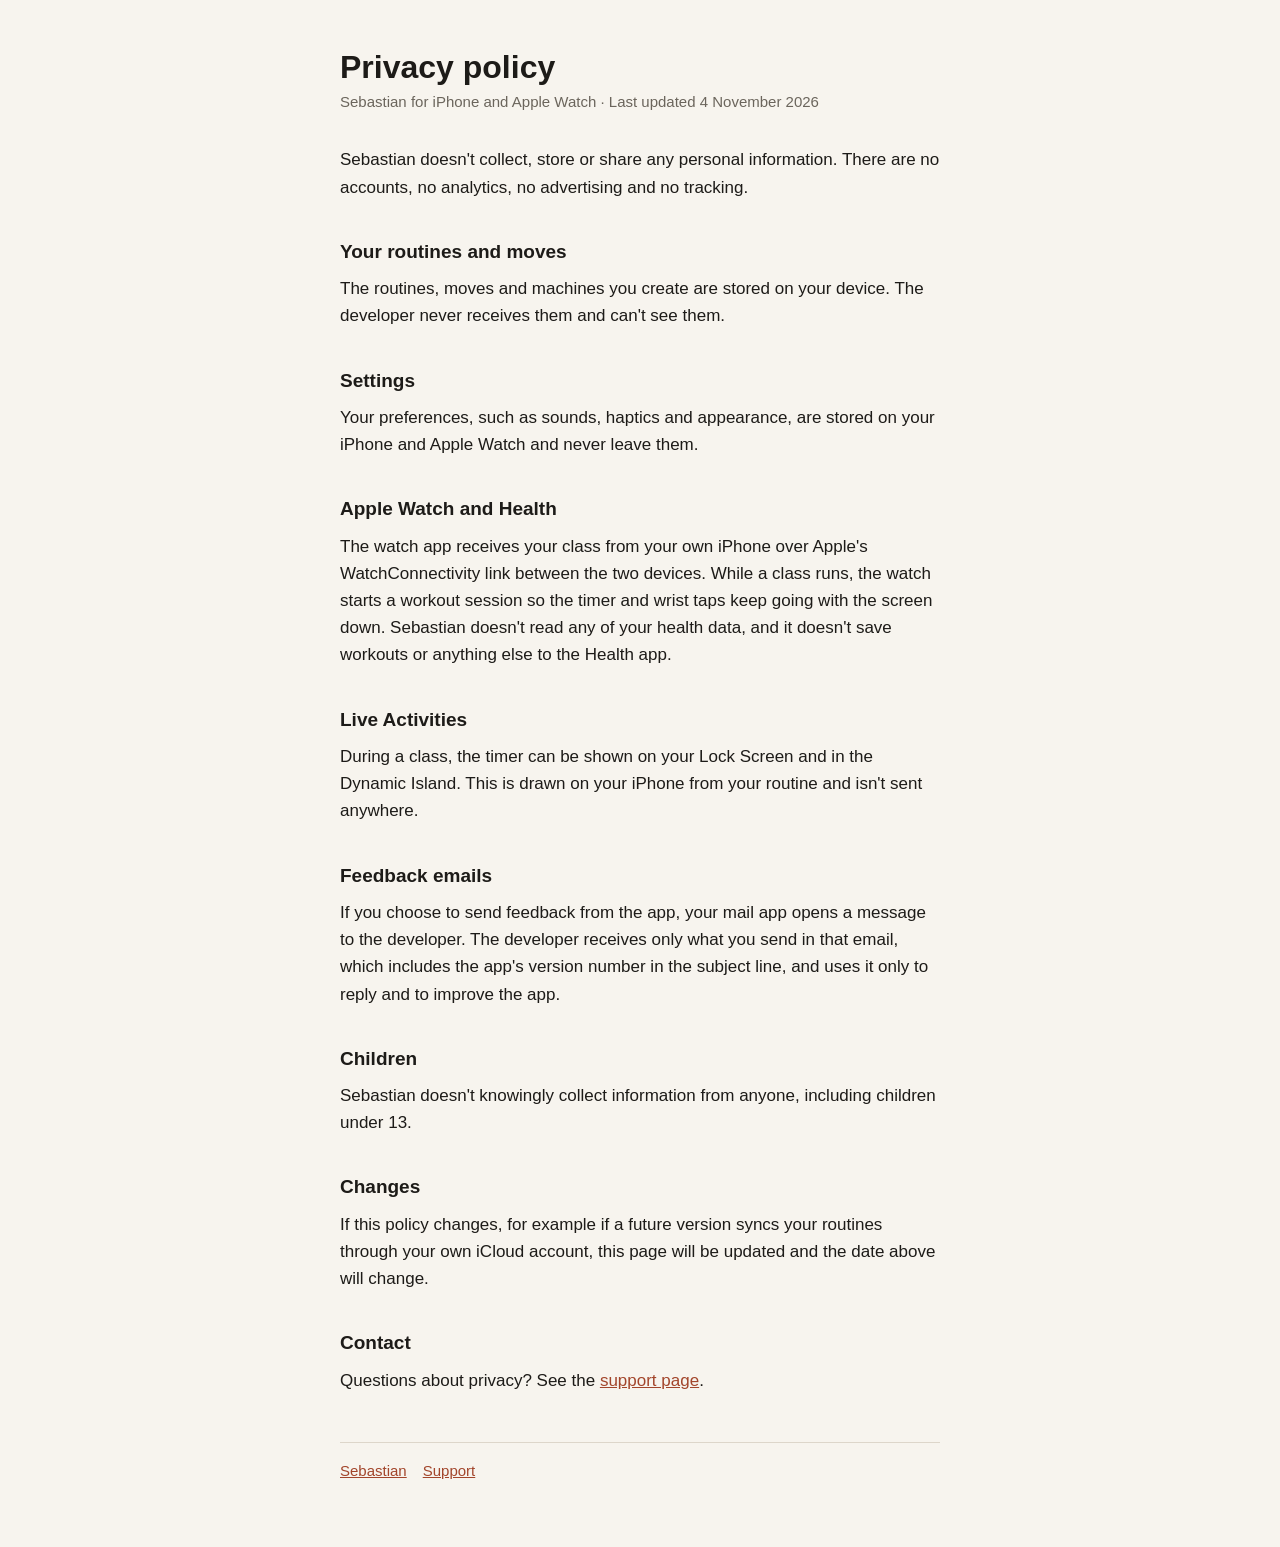
==== privacy/index.html @ 534c2f9a "Add Sebastian home, privacy policy and support pages Co-Authored-By: Claude Opus 5.5 <noreply@anthro" ====
<!doctype html>
<html lang="en"><head><meta charset="utf-8"><meta name="viewport" content="width=device-width, initial-scale=1">
<title>Sebastian Privacy Policy</title><link rel="stylesheet" href="../style.css"></head>
<body><main>
<h1>Privacy policy</h1>
<p class="meta">Sebastian for iPhone and Apple Watch · Last updated 4 November 2026</p>

<p>Sebastian doesn't collect, store or share any personal information. There are no accounts, no analytics, no advertising and no tracking.</p>

<h2>Your routines and moves</h2>
<p>The routines, moves and machines you create are stored on your device. The developer never receives them and can't see them.</p>

<h2>Settings</h2>
<p>Your preferences, such as sounds, haptics and appearance, are stored on your iPhone and Apple Watch and never leave them.</p>

<h2>Apple Watch and Health</h2>
<p>The watch app receives your class from your own iPhone over Apple's WatchConnectivity link between the two devices. While a class runs, the watch starts a workout session so the timer and wrist taps keep going with the screen down. Sebastian doesn't read any of your health data, and it doesn't save workouts or anything else to the Health app.</p>

<h2>Live Activities</h2>
<p>During a class, the timer can be shown on your Lock Screen and in the Dynamic Island. This is drawn on your iPhone from your routine and isn't sent anywhere.</p>

<h2>Feedback emails</h2>
<p>If you choose to send feedback from the app, your mail app opens a message to the developer. The developer receives only what you send in that email, which includes the app's version number in the subject line, and uses it only to reply and to improve the app.</p>

<h2>Children</h2>
<p>Sebastian doesn't knowingly collect information from anyone, including children under 13.</p>

<h2>Changes</h2>
<p>If this policy changes, for example if a future version syncs your routines through your own iCloud account, this page will be updated and the date above will change.</p>

<h2>Contact</h2>
<p>Questions about privacy? See the <a href="../support/">support page</a>.</p>

<nav><a href="../">Sebastian</a><a href="../support/">Support</a></nav>
</main></body></html>
---- style.css ----
:root { --bg: #f7f4ee; --ink: #1d1b18; --muted: #6b655c; --rule: #ddd6ca; --link: #a2452b; }
@media (prefers-color-scheme: dark) {
  :root { --bg: #1a1816; --ink: #f1ece4; --muted: #a59d91; --rule: #36322d; --link: #e58a6c; }
}
* { box-sizing: border-box; }
body { margin: 0; background: var(--bg); color: var(--ink);
  font: 17px/1.6 -apple-system, BlinkMacSystemFont, "Helvetica Neue", sans-serif; }
main { max-width: 640px; margin: 0 auto; padding: 48px 20px 64px; }
h1 { font-size: 32px; line-height: 1.2; margin: 0 0 4px; }
h2 { font-size: 19px; margin: 36px 0 8px; }
p, li { margin: 0 0 12px; }
.meta { color: var(--muted); font-size: 15px; margin-bottom: 32px; }
a { color: var(--link); }
nav { border-top: 1px solid var(--rule); margin-top: 48px; padding-top: 16px; font-size: 15px; color: var(--muted); }
nav a { margin-right: 16px; }
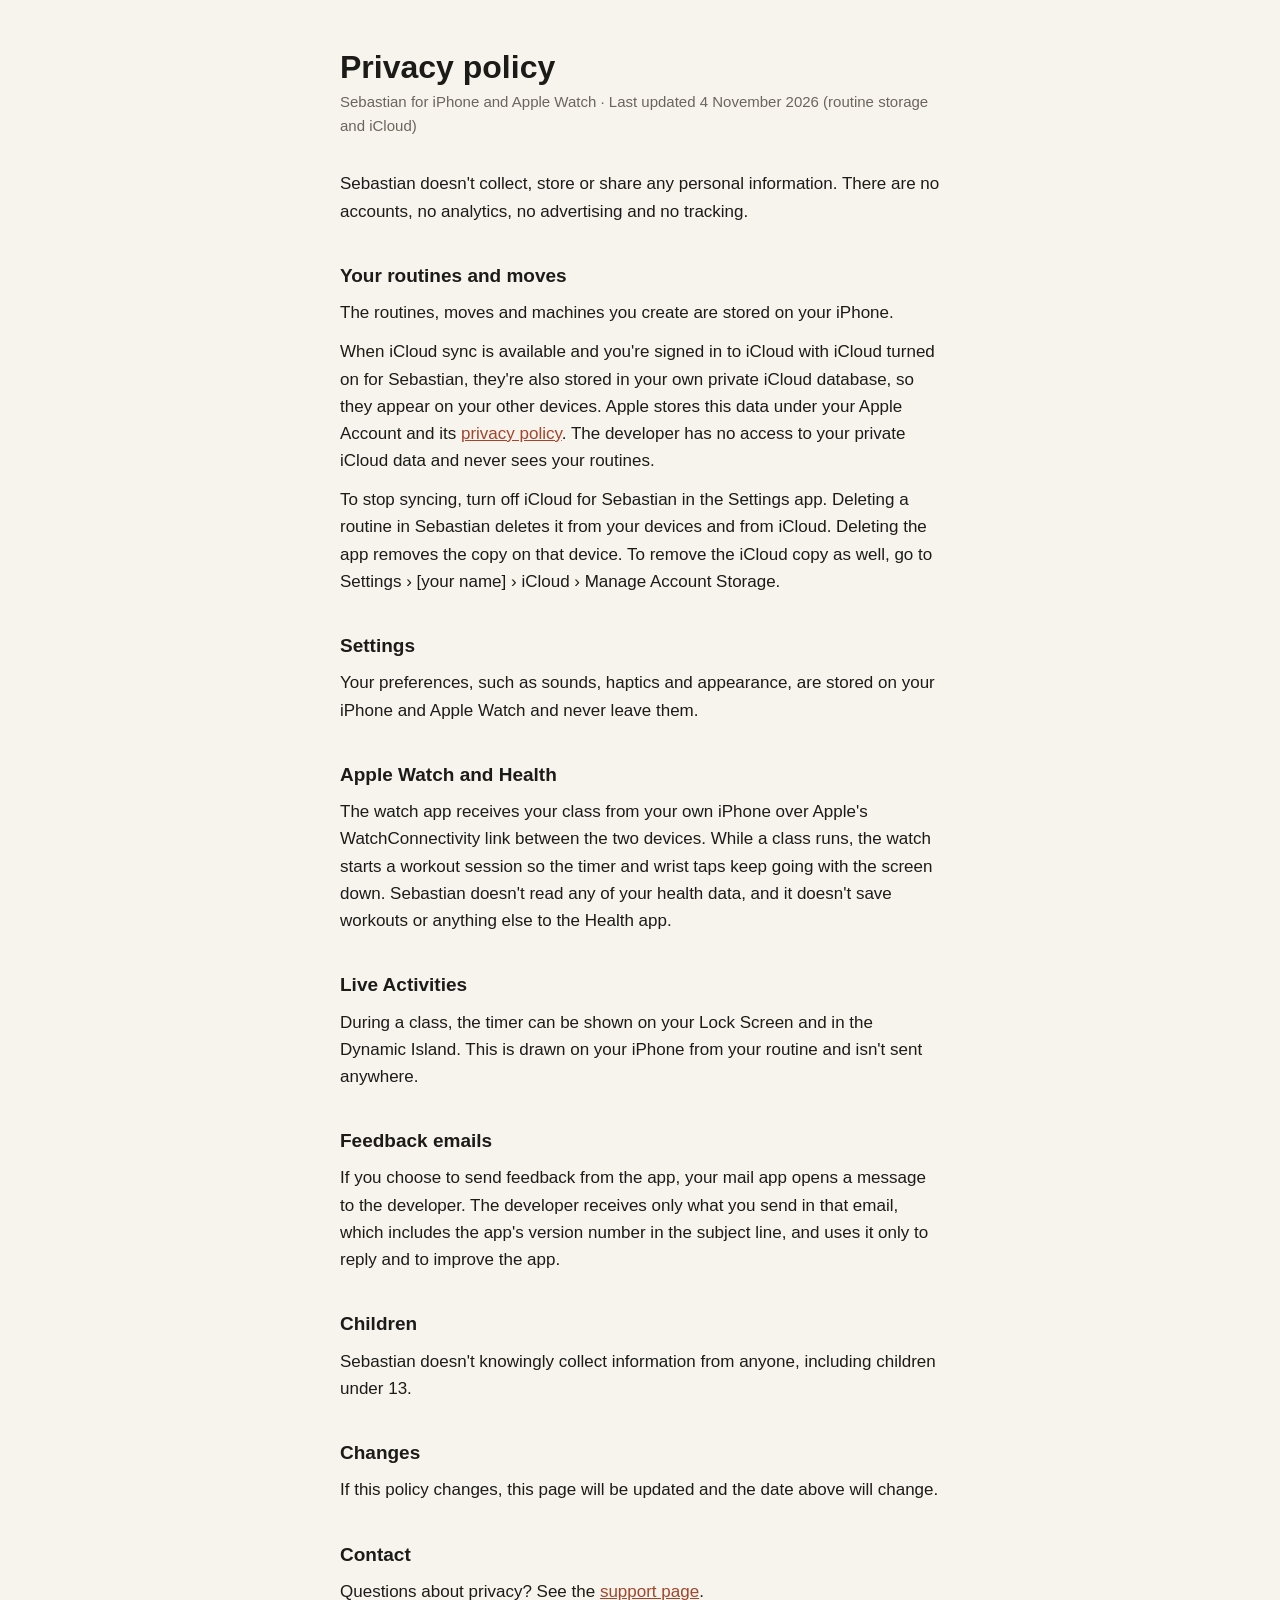
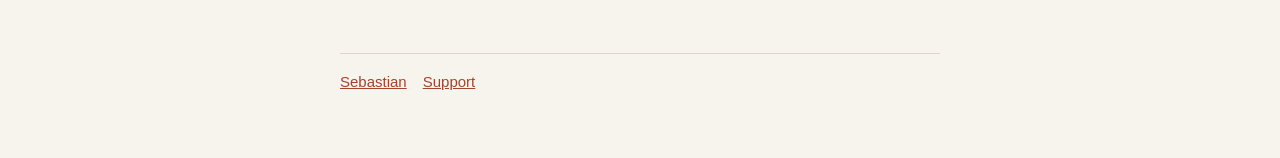
==== commit d696aad9: "Describe where routines are stored, including private iCloud sync Co-Authored-By: Claude Opus 5.5 <n" ====
--- a/privacy/index.html
+++ b/privacy/index.html
@@ -3,12 +3,14 @@
 <title>Sebastian Privacy Policy</title><link rel="stylesheet" href="../style.css"></head>
 <body><main>
 <h1>Privacy policy</h1>
-<p class="meta">Sebastian for iPhone and Apple Watch · Last updated 4 November 2026</p>
+<p class="meta">Sebastian for iPhone and Apple Watch · Last updated 4 November 2026 (routine storage and iCloud)</p>
 
 <p>Sebastian doesn't collect, store or share any personal information. There are no accounts, no analytics, no advertising and no tracking.</p>
 
 <h2>Your routines and moves</h2>
-<p>The routines, moves and machines you create are stored on your device. The developer never receives them and can't see them.</p>
+<p>The routines, moves and machines you create are stored on your iPhone.</p>
+<p>When iCloud sync is available and you're signed in to iCloud with iCloud turned on for Sebastian, they're also stored in your own private iCloud database, so they appear on your other devices. Apple stores this data under your Apple Account and its <a href="https://www.apple.com/legal/privacy/">privacy policy</a>. The developer has no access to your private iCloud data and never sees your routines.</p>
+<p>To stop syncing, turn off iCloud for Sebastian in the Settings app. Deleting a routine in Sebastian deletes it from your devices and from iCloud. Deleting the app removes the copy on that device. To remove the iCloud copy as well, go to Settings › [your name] › iCloud › Manage Account Storage.</p>
 
 <h2>Settings</h2>
 <p>Your preferences, such as sounds, haptics and appearance, are stored on your iPhone and Apple Watch and never leave them.</p>
@@ -26,7 +28,7 @@
 <p>Sebastian doesn't knowingly collect information from anyone, including children under 13.</p>
 
 <h2>Changes</h2>
-<p>If this policy changes, for example if a future version syncs your routines through your own iCloud account, this page will be updated and the date above will change.</p>
+<p>If this policy changes, this page will be updated and the date above will change.</p>
 
 <h2>Contact</h2>
 <p>Questions about privacy? See the <a href="../support/">support page</a>.</p>
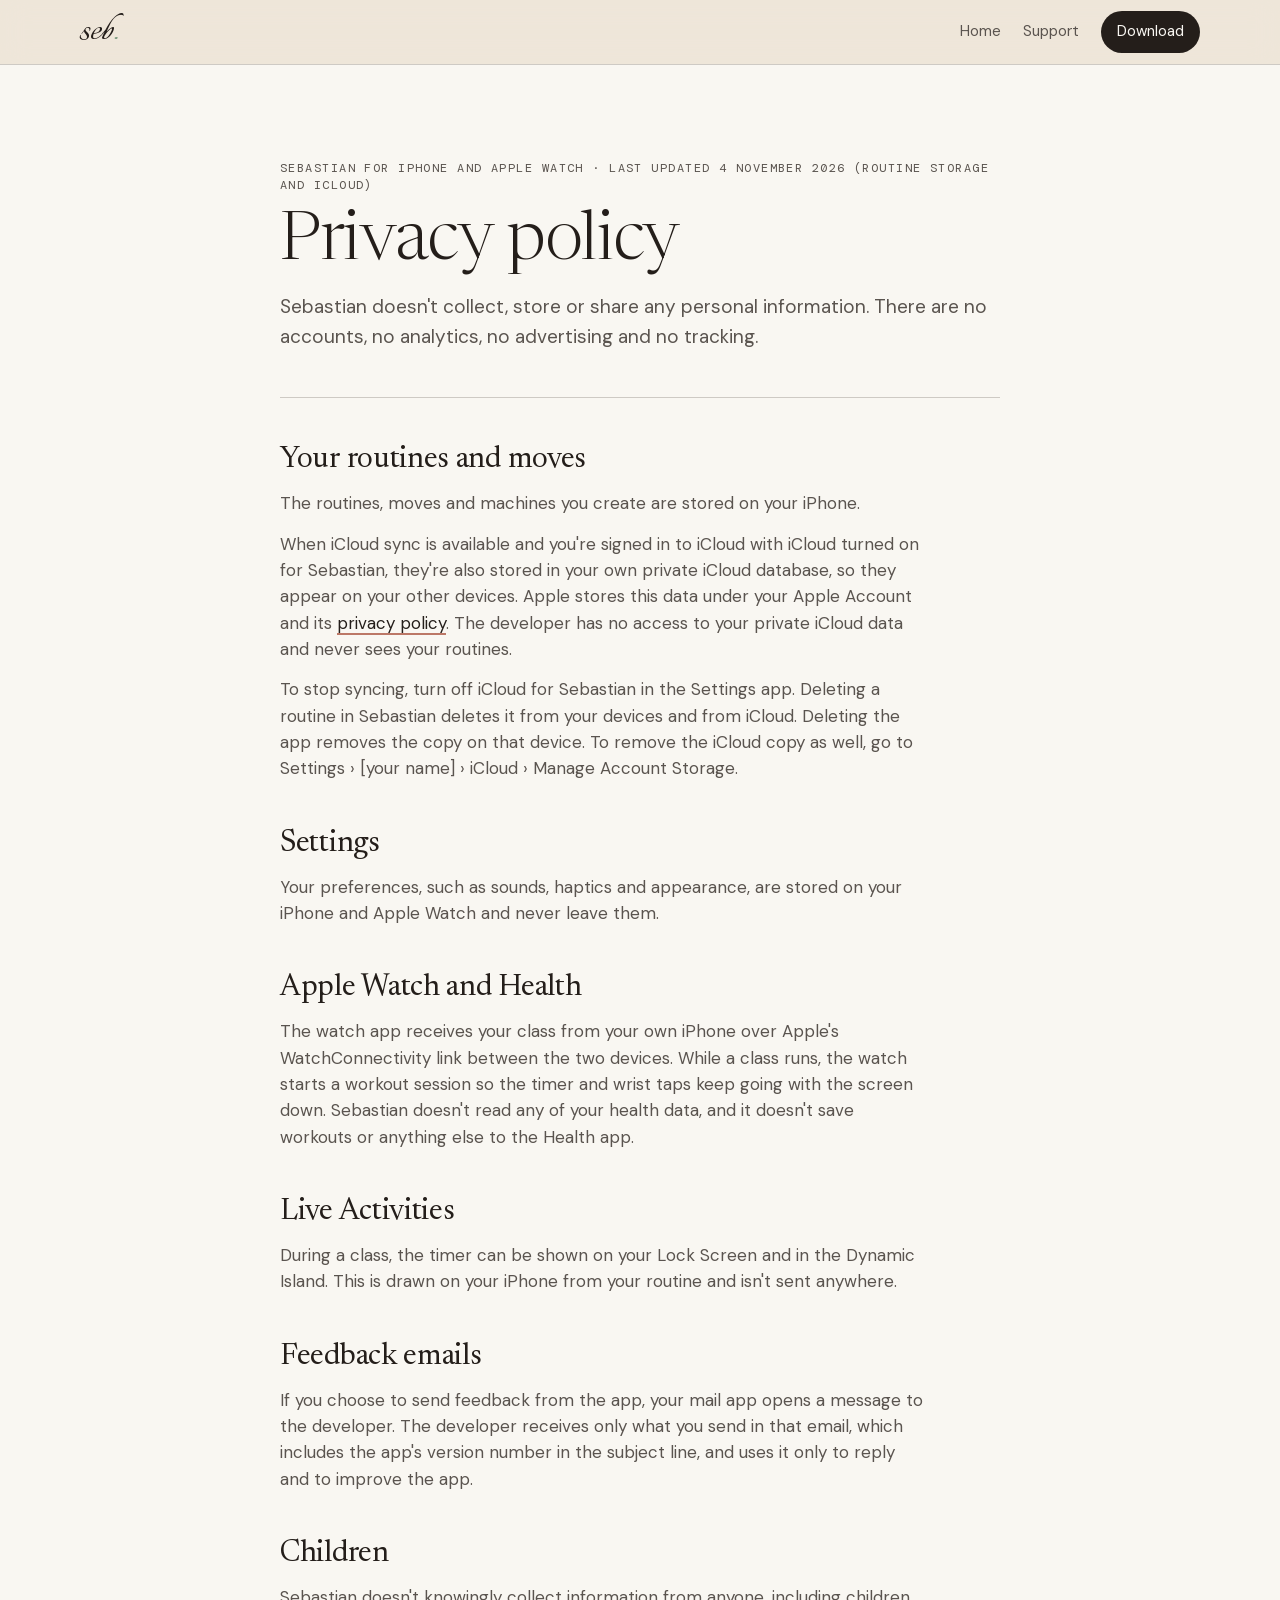
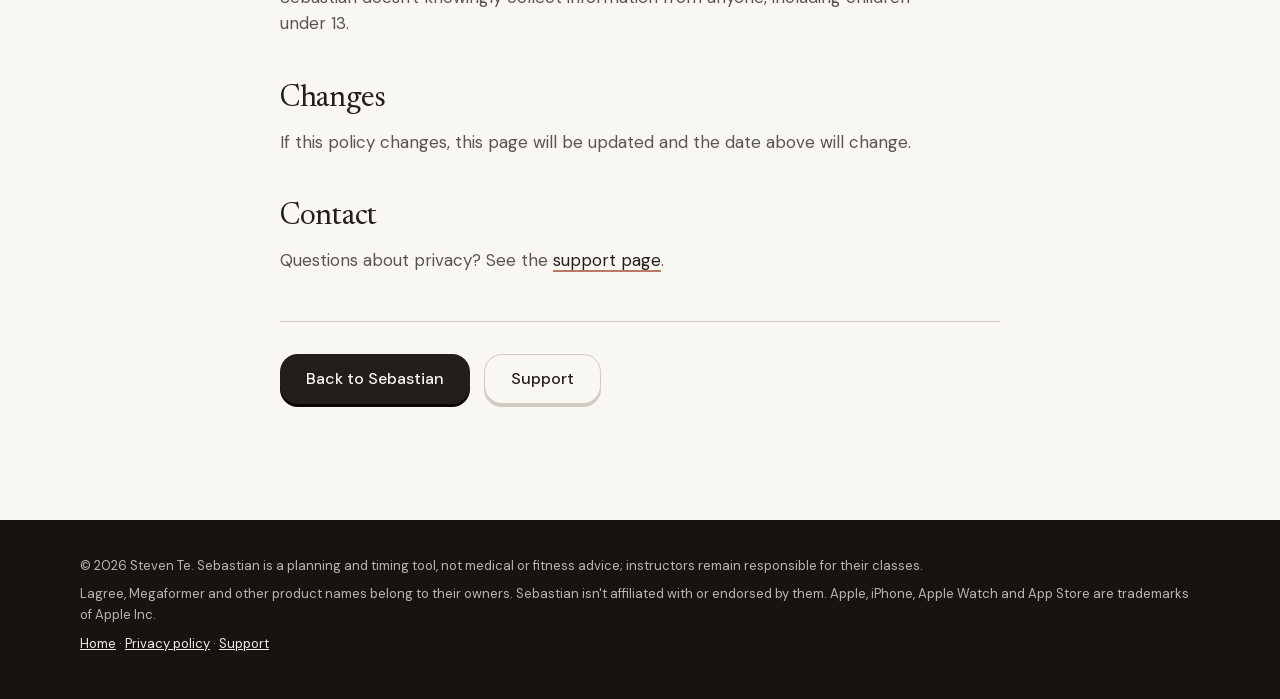
==== commit 48b2c8d8: "Give the privacy and support pages the home page's theme Both pages now share home.css plus a small " ====
--- a/privacy/index.html
+++ b/privacy/index.html
@@ -1,11 +1,34 @@
 <!doctype html>
-<html lang="en"><head><meta charset="utf-8"><meta name="viewport" content="width=device-width, initial-scale=1">
-<title>Sebastian Privacy Policy</title><link rel="stylesheet" href="../style.css"></head>
-<body><main>
-<h1>Privacy policy</h1>
-<p class="meta">Sebastian for iPhone and Apple Watch · Last updated 4 November 2026 (routine storage and iCloud)</p>
+<html lang="en">
+<head>
+<meta charset="utf-8">
+<meta name="viewport" content="width=device-width, initial-scale=1, viewport-fit=cover">
+<title>Privacy policy — Sebastian Class Planner</title>
+<meta name="description" content="Sebastian doesn't collect, store or share any personal information.">
+<meta name="theme-color" content="#ede3d6">
+<link rel="icon" type="image/png" href="../assets/icon-180.png">
+<link rel="apple-touch-icon" href="../assets/icon-180.png">
+<link rel="stylesheet" href="../assets/fonts.css">
+<link rel="stylesheet" href="../home.css">
+<link rel="stylesheet" href="../page.css">
+</head>
+<body>
 
-<p>Sebastian doesn't collect, store or share any personal information. There are no accounts, no analytics, no advertising and no tracking.</p>
+<header class="top scrolled">
+  <a class="wordmark" href="../" aria-label="Sebastian home">seb<i>.</i></a>
+  <nav>
+    <a href="../">Home</a>
+    <a href="../support/">Support</a>
+    <a class="pill" href="../#download">Download</a>
+  </nav>
+</header>
+
+<main class="doc">
+<div class="doc-head">
+  <span class="meta rise" style="--d:0">Sebastian for iPhone and Apple Watch · Last updated 4 November 2026 (routine storage and iCloud)</span>
+  <h1 class="rise" style="--d:1">Privacy policy</h1>
+  <p class="lead rise" style="--d:2">Sebastian doesn't collect, store or share any personal information. There are no accounts, no analytics, no advertising and no tracking.</p>
+</div>
 
 <h2>Your routines and moves</h2>
 <p>The routines, moves and machines you create are stored on your iPhone.</p>
@@ -33,5 +56,19 @@
 <h2>Contact</h2>
 <p>Questions about privacy? See the <a href="../support/">support page</a>.</p>
 
-<nav><a href="../">Sebastian</a><a href="../support/">Support</a></nav>
-</main></body></html>
+<div class="doc-more">
+  <a class="btn ink" href="../">Back to Sebastian</a>
+  <a class="btn ghost" href="../support/">Support</a>
+</div>
+</main>
+
+<footer class="foot">
+  <div class="wrap">
+    <p>© 2026 Steven Te. Sebastian is a planning and timing tool, not medical or fitness advice; instructors remain responsible for their classes.</p>
+    <p>Lagree, Megaformer and other product names belong to their owners. Sebastian isn't affiliated with or endorsed by them. Apple, iPhone, Apple Watch and App Store are trademarks of Apple Inc.</p>
+    <p><a href="../">Home</a> · <a href="../privacy/">Privacy policy</a> · <a href="../support/">Support</a></p>
+  </div>
+</footer>
+
+</body>
+</html>
--- a/assets/fonts.css
+++ b/assets/fonts.css
@@ -0,0 +1,56 @@
+@font-face {
+  font-family: 'DM Mono';
+  font-style: normal;
+  font-weight: 400;
+  font-display: swap;
+  src: url(fonts/DMMono-normal-400.woff2) format('woff2');
+  unicode-range: U+0000-00FF, U+0131, U+0152-0153, U+02BB-02BC, U+02C6, U+02DA, U+02DC, U+0304, U+0308, U+0329, U+2000-206F, U+20AC, U+2122, U+2191, U+2193, U+2212, U+2215, U+FEFF, U+FFFD;
+}
+@font-face {
+  font-family: 'DM Mono';
+  font-style: normal;
+  font-weight: 500;
+  font-display: swap;
+  src: url(fonts/DMMono-normal-500.woff2) format('woff2');
+  unicode-range: U+0000-00FF, U+0131, U+0152-0153, U+02BB-02BC, U+02C6, U+02DA, U+02DC, U+0304, U+0308, U+0329, U+2000-206F, U+20AC, U+2122, U+2191, U+2193, U+2212, U+2215, U+FEFF, U+FFFD;
+}
+@font-face {
+  font-family: 'DM Sans';
+  font-style: normal;
+  font-weight: 400;
+  font-display: swap;
+  src: url(fonts/DMSans-normal-400.woff2) format('woff2');
+  unicode-range: U+0000-00FF, U+0131, U+0152-0153, U+02BB-02BC, U+02C6, U+02DA, U+02DC, U+0304, U+0308, U+0329, U+2000-206F, U+20AC, U+2122, U+2191, U+2193, U+2212, U+2215, U+FEFF, U+FFFD;
+}
+@font-face {
+  font-family: 'DM Sans';
+  font-style: normal;
+  font-weight: 500;
+  font-display: swap;
+  src: url(fonts/DMSans-normal-500.woff2) format('woff2');
+  unicode-range: U+0000-00FF, U+0131, U+0152-0153, U+02BB-02BC, U+02C6, U+02DA, U+02DC, U+0304, U+0308, U+0329, U+2000-206F, U+20AC, U+2122, U+2191, U+2193, U+2212, U+2215, U+FEFF, U+FFFD;
+}
+@font-face {
+  font-family: 'Italianno';
+  font-style: normal;
+  font-weight: 400;
+  font-display: swap;
+  src: url(fonts/Italianno-normal-400.woff2) format('woff2');
+  unicode-range: U+0000-00FF, U+0131, U+0152-0153, U+02BB-02BC, U+02C6, U+02DA, U+02DC, U+0304, U+0308, U+0329, U+2000-206F, U+20AC, U+2122, U+2191, U+2193, U+2212, U+2215, U+FEFF, U+FFFD;
+}
+@font-face {
+  font-family: 'Newsreader';
+  font-style: italic;
+  font-weight: 300 500;
+  font-display: swap;
+  src: url(fonts/Newsreader-italic-300_500.woff2) format('woff2');
+  unicode-range: U+0000-00FF, U+0131, U+0152-0153, U+02BB-02BC, U+02C6, U+02DA, U+02DC, U+0304, U+0308, U+0329, U+2000-206F, U+20AC, U+2122, U+2191, U+2193, U+2212, U+2215, U+FEFF, U+FFFD;
+}
+@font-face {
+  font-family: 'Newsreader';
+  font-style: normal;
+  font-weight: 300 500;
+  font-display: swap;
+  src: url(fonts/Newsreader-normal-300_500.woff2) format('woff2');
+  unicode-range: U+0000-00FF, U+0131, U+0152-0153, U+02BB-02BC, U+02C6, U+02DA, U+02DC, U+0304, U+0308, U+0329, U+2000-206F, U+20AC, U+2122, U+2191, U+2193, U+2212, U+2215, U+FEFF, U+FFFD;
+}
--- a/home.css
+++ b/home.css
@@ -0,0 +1,297 @@
+/* Sebastian home page. Tokens follow the app's DESIGN.md (oklch values). */
+:root {
+  --oat: #ede3d6;                       /* the screenshots' ground, so they blend in */
+  --bg: oklch(0.975 0.006 85);
+  --surface: oklch(1 0 0);
+  --sunk: oklch(0.955 0.008 80);
+  --ink: oklch(0.24 0.012 60);
+  --ink2: oklch(0.45 0.012 60);
+  --ink3: oklch(0.62 0.010 60);
+  --line: oklch(0.90 0.008 75);
+  --line2: oklch(0.84 0.010 75);
+  --espresso: #161310;                  /* the dark screenshots' ground */
+  --d-surface: oklch(0.235 0.009 70);
+  --d-ink: oklch(0.95 0.006 85);
+  --d-ink2: oklch(0.78 0.008 80);
+  --d-line: oklch(0.32 0.010 70);
+  --go: oklch(0.50 0.09 150);
+  --navy: oklch(0.33 0.05 265);
+
+  /* category / segment tones: band fill and teach tint */
+  --clay: oklch(0.64 0.09 35);   --clay-t: oklch(0.93 0.045 35);
+  --sage: oklch(0.64 0.09 150);  --sage-t: oklch(0.93 0.045 150);
+  --denim: oklch(0.64 0.09 245); --denim-t: oklch(0.93 0.045 245);
+  --rose: oklch(0.64 0.09 5);    --rose-t: oklch(0.93 0.045 5);
+  --ochre: oklch(0.64 0.09 65);  --ochre-t: oklch(0.93 0.045 65);
+  --olive: oklch(0.64 0.09 115);
+  --mauve: oklch(0.64 0.09 305);
+  --stone: oklch(0.64 0.02 70);  --stone-t: oklch(0.93 0.012 70);
+  --sp-red: #c0453f; --sp-yellow: #e2b93b;
+
+  --serif: "Newsreader", "New York", Georgia, serif;
+  --sans: "DM Sans", -apple-system, BlinkMacSystemFont, "Helvetica Neue", sans-serif;
+  --mono: "DM Mono", ui-monospace, "SF Mono", Menlo, monospace;
+  --script: "Italianno", cursive;
+  --ease: cubic-bezier(.2,.7,.2,1);
+}
+
+* { box-sizing: border-box; }
+html { scroll-behavior: smooth; -webkit-text-size-adjust: 100%; }
+body { margin: 0; background: var(--oat); color: var(--ink); font: 17px/1.55 var(--sans); -webkit-font-smoothing: antialiased; overflow-x: clip; }
+img { display: block; max-width: 100%; }
+a { color: inherit; }
+h1, h2, h3, p, figure, ol, ul { margin: 0; padding: 0; }
+ol, ul { list-style: none; }
+
+.wrap { width: min(1120px, 100% - 40px); margin-inline: auto; }
+.wrap.narrow { width: min(820px, 100% - 40px); }
+.meta { font: 400 12px/1.4 var(--mono); letter-spacing: .12em; text-transform: uppercase; color: var(--ink2); }
+.dark .meta, .dark-card .meta { color: var(--d-ink2); }
+h1, h2 { font-family: var(--serif); font-weight: 300; letter-spacing: -.02em; line-height: 1.04; text-wrap: balance; }
+h1 { font-size: clamp(44px, 7.4vw, 92px); }
+h2 { font-size: clamp(34px, 5vw, 60px); }
+h3 { font: 500 19px/1.3 var(--sans); }
+
+.wordmark { font: 400 44px/1 var(--script); text-decoration: none; color: var(--ink); }
+.wordmark i { font-style: normal; color: oklch(0.62 0.06 150); }
+.wordmark.xl { font-size: clamp(110px, 18vw, 180px); display: block; }
+
+/* ---------- buttons: the app's 3 pt hard offset ---------- */
+.btn { display: inline-flex; align-items: center; justify-content: center; min-height: 56px; padding: 0 26px; border-radius: 18px; font: 500 17px/1 var(--sans); text-decoration: none; transition: transform .12s var(--ease), box-shadow .12s var(--ease); }
+.btn.ink { background: var(--ink); color: var(--bg); box-shadow: 0 3px 0 oklch(0.12 0.01 60); }
+.btn.ghost { background: var(--bg); color: var(--ink); border: 1.5px solid var(--line2); box-shadow: 0 3px 0 var(--line2); }
+.btn:hover { transform: translateY(-1px); }
+.btn:active { transform: translateY(2px); box-shadow: 0 1px 0 var(--line2); }
+.btn.ink:active { box-shadow: 0 1px 0 oklch(0.12 0.01 60); }
+a:focus-visible { outline: 2px solid var(--ink); outline-offset: 3px; border-radius: 6px; }
+
+/* ---------- header ---------- */
+.top { position: fixed; inset: 0 0 auto 0; z-index: 50; display: flex; align-items: center; justify-content: space-between; padding: 10px max(20px, calc((100% - 1120px) / 2)); transition: background .3s, box-shadow .3s, color .3s; }
+.top.scrolled { background: color-mix(in oklab, var(--oat) 86%, transparent); backdrop-filter: blur(14px); -webkit-backdrop-filter: blur(14px); box-shadow: 0 1px 0 var(--line2); }
+.top nav { display: flex; align-items: center; gap: 22px; font-size: 15px; }
+.top nav a { text-decoration: none; color: var(--ink2); }
+.top nav a:hover { color: var(--ink); }
+.top nav .pill { color: var(--bg); background: var(--ink); padding: 9px 16px; border-radius: 999px; }
+@media (max-width: 640px) { .top nav a:not(.pill) { display: none; } }
+
+/* ---------- hero ---------- */
+.hero { position: relative; min-height: 100svh; display: flex; align-items: center; padding: 96px 0 72px; overflow: clip; }
+.hero-photo, .dl-photo { position: absolute; inset: -6% 0; background: center / cover no-repeat; will-change: transform; }
+.hero-photo { background-image: url(assets/hero-studio.jpg); }
+.hero-wash { position: absolute; inset: 0; background:
+  linear-gradient(90deg, var(--oat) 0%, color-mix(in oklab, var(--oat) 92%, transparent) 38%, color-mix(in oklab, var(--oat) 55%, transparent) 100%),
+  linear-gradient(0deg, var(--oat) 0%, transparent 28%); }
+.hero-grid { position: relative; display: grid; grid-template-columns: minmax(0, 1.15fr) minmax(0, .85fr); gap: 48px; align-items: center; }
+.hero-copy { display: flex; flex-direction: column; gap: 22px; }
+.lede { font-size: clamp(17px, 1.6vw, 20px); color: var(--ink2); max-width: 34em; }
+.cta-row { display: flex; flex-wrap: wrap; gap: 14px; margin-top: 6px; }
+
+.rise { opacity: 0; transform: translateY(22px); animation: rise .9s var(--ease) forwards; animation-delay: calc(var(--d, 0) * 110ms + 80ms); }
+@keyframes rise { to { opacity: 1; transform: none; } }
+
+.scroll-cue { position: absolute; left: 50%; bottom: 22px; width: 26px; height: 42px; margin-left: -13px; border: 1.5px solid var(--ink3); border-radius: 999px; }
+.scroll-cue span { position: absolute; left: 50%; top: 8px; width: 4px; height: 8px; margin-left: -2px; border-radius: 4px; background: var(--ink2); animation: cue 1.8s var(--ease) infinite; }
+@keyframes cue { 0% { transform: translateY(0); opacity: 0; } 30% { opacity: 1; } 100% { transform: translateY(16px); opacity: 0; } }
+
+/* ---------- the live phone ---------- */
+.phone-stage { display: flex; justify-content: center; perspective: 1400px; }
+.phone { --tint: var(--stone-t); --band: var(--stone);
+  position: relative; width: min(320px, 74vw); aspect-ratio: 393 / 852; border-radius: 50px; border: 9px solid #0d0c0b; outline: 1.5px solid #a9a39a; background: var(--tint); color: var(--ink);
+  box-shadow: 0 40px 80px -20px oklch(0.24 0.012 60 / .45), 0 12px 24px oklch(0.24 0.012 60 / .18);
+  display: flex; flex-direction: column; padding: 0 20px 10px; overflow: hidden; transform: rotate(4deg) rotateY(-10deg); transition: background .24s linear, transform .2s linear; }
+.phone[data-tone="clay"] { --tint: var(--clay-t); --band: var(--clay); }
+.phone[data-tone="rose"] { --tint: var(--rose-t); --band: var(--rose); }
+.phone[data-tone="sage"] { --tint: var(--sage-t); --band: var(--sage); }
+.phone[data-tone="denim"] { --tint: var(--denim-t); --band: var(--denim); }
+.phone[data-tone="ochre"] { --tint: var(--ochre-t); --band: var(--ochre); }
+.ph-status { height: 46px; flex: none; display: flex; align-items: center; justify-content: space-between; font: 500 14px var(--sans); padding: 6px 6px 0; }
+.ph-island { width: 84px; height: 24px; border-radius: 999px; background: #0d0c0b; }
+.ph-batt { width: 22px; height: 11px; border-radius: 3px; border: 1.5px solid var(--ink); position: relative; }
+.ph-batt::after { content: ""; position: absolute; inset: 1.5px; right: 5px; background: var(--ink); border-radius: 1px; }
+.ph-progress { height: 3px; background: oklch(0.24 0.012 60 / .14); border-radius: 3px; margin: 4px -4px 0; }
+.ph-progress i { display: block; height: 100%; width: 56%; background: var(--ink); border-radius: 3px; transition: width 1s linear; }
+.ph-meta { display: flex; justify-content: space-between; font: 400 10px var(--mono); letter-spacing: .12em; text-transform: uppercase; color: var(--ink2); margin-top: 12px; }
+.ph-move { text-align: center; font: 500 18px/1.2 var(--sans); margin-top: 26px; }
+.ph-seg { text-align: center; font: 400 44px/1.05 var(--serif); letter-spacing: -.01em; margin-top: 2px; animation: breathe 2.4s ease-in-out infinite; }
+@keyframes breathe { 0%, 100% { transform: scale(1); opacity: .9; } 50% { transform: scale(1.03); opacity: 1; } }
+.ph-count { text-align: center; font: 500 92px/1 var(--mono); letter-spacing: -.04em; font-variant-numeric: tabular-nums; margin-top: 8px; }
+.ph-strip, .ts-strip { position: relative; display: flex; gap: 0; height: 14px; border-radius: 5px; margin-top: 18px; background: oklch(0.24 0.012 60 / .1); }
+.ph-strip b, .ts-strip b { display: block; height: 100%; opacity: .35; transition: opacity .24s; }
+.ph-strip b:first-of-type, .ts-strip b:first-of-type { border-radius: 5px 0 0 5px; }
+.ph-strip b:last-of-type, .ts-strip b:last-of-type { border-radius: 0 5px 5px 0; }
+.ph-strip b.on, .ts-strip b.on { opacity: 1; background: var(--ink) !important; }
+.playhead { position: absolute; top: -7px; bottom: -7px; width: 6px; margin-left: -3px; border-radius: 3px; background: var(--bg); border: 1.5px solid var(--ink); left: 0; z-index: 2; }
+.ph-strip .playhead { transition: left 1s linear; }
+.ph-springs, .ts-springs { display: flex; align-items: center; gap: 6px; font: 400 13px var(--mono); color: var(--ink2); margin-top: 18px; }
+.tok { --c: var(--sp-red); width: 20px; height: 20px; border-radius: 50%; flex: none; background: radial-gradient(circle at 35% 28%, color-mix(in oklab, var(--c) 70%, white) 0%, var(--c) 45%, color-mix(in oklab, var(--c) 78%, black) 100%); box-shadow: 0 0 0 1.5px oklch(0.84 0.010 75 / .9); }
+.tok.y { --c: var(--sp-yellow); }
+.ph-springs span:last-child, .ts-springs span:last-child { margin-left: 6px; }
+.ph-note { margin-top: 14px; padding: 11px 13px; border-radius: 14px; background: oklch(0.24 0.012 60 / .07); font: 400 13px/1.4 var(--sans); color: var(--ink2); }
+.ph-next { margin-top: auto; display: flex; align-items: center; gap: 8px; padding: 12px 14px; border-radius: 16px; background: oklch(0.24 0.012 60 / .07); font: 500 15px var(--sans); }
+.ph-next .ml { font: 400 10px var(--mono); letter-spacing: .12em; text-transform: uppercase; color: var(--ink2); }
+.dot { width: 8px; height: 8px; border-radius: 50%; background: var(--denim); }
+.ph-controls { display: flex; gap: 8px; margin-top: 10px; }
+.ph-controls span { flex: 1; height: 48px; border-radius: 16px; display: grid; place-items: center; font-size: 22px; background: oklch(0.24 0.012 60 / .07); }
+.ph-controls .wide { flex: 1.6; background: var(--ink); color: var(--bg); }
+.ph-home { width: 110px; height: 4px; border-radius: 4px; background: oklch(0.24 0.012 60 / .5); margin: 10px auto 0; }
+
+/* ---------- reveal on scroll ---------- */
+.reveal { opacity: 0; transform: translateY(28px); transition: opacity .8s var(--ease), transform .8s var(--ease); transition-delay: calc(var(--d, 0) * 90ms); }
+.reveal.in { opacity: 1; transform: none; }
+
+/* ---------- intro ---------- */
+.intro { padding: clamp(80px, 12vw, 160px) 0; }
+.big { font: 300 clamp(28px, 4.2vw, 50px)/1.18 var(--serif); letter-spacing: -.015em; text-wrap: balance; }
+.big em { font-style: italic; color: var(--clay); }
+.pair { display: grid; grid-template-columns: 1fr 1fr; gap: 32px; margin-top: 56px; padding-top: 28px; border-top: 1px solid var(--line2); }
+.pair p { margin-top: 10px; color: var(--ink2); }
+
+/* ---------- sections ---------- */
+.sec-head { display: flex; flex-direction: column; gap: 16px; max-width: 760px; }
+.sec-head p { color: var(--ink2); font-size: 19px; max-width: 34em; }
+.dark { background: var(--espresso); color: var(--d-ink); }
+.dark .sec-head p, .dark .features p { color: var(--d-ink2); }
+
+.build { padding: clamp(80px, 11vw, 150px) 0 clamp(60px, 8vw, 110px); border-radius: 36px 36px 0 0; }
+
+/* the sliding track */
+.track-window { margin: 56px 0 72px; padding: 22px 0 26px; background: oklch(0.275 0.010 70 / .55); border-block: 1px dashed var(--d-line); overflow: hidden; }
+.track { display: flex; gap: 14px; width: max-content; padding-left: 20px; will-change: transform; }
+.tile { width: 232px; flex: none; padding: 14px 16px 16px; border-radius: 20px; background: var(--d-surface); border: 1.5px solid var(--d-line); box-shadow: 0 3px 0 var(--d-line); display: flex; flex-direction: column; gap: 9px; color: var(--d-ink); }
+.tile .t-top { display: flex; align-items: center; gap: 8px; font: 500 16px var(--sans); }
+.tile .t-top time { margin-left: auto; font: 400 13px var(--mono); color: var(--d-ink2); }
+.tile .t-dot { width: 9px; height: 9px; border-radius: 50%; flex: none; }
+.tile .t-spr { display: flex; align-items: center; gap: 5px; font: 400 12px var(--mono); color: var(--d-ink2); }
+.tile .t-spr .tok { width: 13px; height: 13px; box-shadow: none; }
+.tile .t-strip { display: flex; height: 6px; border-radius: 3px; overflow: hidden; gap: 2px; }
+.tile .t-strip i { display: block; height: 100%; border-radius: 3px; }
+.tile.change { width: 150px; align-self: center; background: oklch(0.36 0.06 80); border-color: oklch(0.46 0.07 80); box-shadow: 0 3px 0 oklch(0.46 0.07 80); gap: 4px; }
+.tile.change .t-top { font: 400 10px var(--mono); letter-spacing: .12em; text-transform: uppercase; }
+
+.build-grid { display: grid; grid-template-columns: minmax(0, .8fr) minmax(0, 1.1fr) minmax(0, .8fr); gap: 40px; align-items: center; }
+.features { display: flex; flex-direction: column; gap: 30px; }
+.features li { display: flex; gap: 16px; }
+.features p { margin-top: 6px; font-size: 16px; }
+.num { flex: none; width: 34px; height: 34px; border-radius: 50%; display: grid; place-items: center; font: 500 14px var(--mono); border: 1.5px solid var(--d-line); color: var(--d-ink2); }
+
+/* Screenshots carry an App Store caption on top; show the phone only. */
+.shot { aspect-ratio: 1206 / 2040; overflow: hidden; border-radius: 28px; }
+.shot img { width: 100%; height: 100%; object-fit: cover; object-position: 50% 100%; will-change: transform; }
+
+/* ---------- teach: a tall section with a pinned stage ---------- */
+.teach { height: 460vh; position: relative; background: var(--espresso); }
+.teach-stage { --tint: var(--stone-t); --fg: var(--ink); --fg2: var(--ink2); --rail: oklch(0.24 0.012 60 / .1);
+  position: sticky; top: 0; height: 100vh; height: 100svh; background: var(--tint); color: var(--fg); transition: background .24s linear, color .24s linear;
+  display: grid; grid-template-rows: auto 1fr auto auto; padding: 84px max(20px, calc((100% - 1120px) / 2)) 26px; overflow: hidden; }
+.teach-stage[data-tone="clay"] { --tint: var(--clay-t); }
+.teach-stage[data-tone="rose"] { --tint: var(--rose-t); }
+.teach-stage[data-tone="navy"] { --tint: var(--navy); --fg: oklch(0.97 0.006 85); --fg2: oklch(0.86 0.02 265); --rail: oklch(1 0 0 / .16); }
+.teach-top { display: flex; justify-content: space-between; gap: 16px; }
+.teach-stage .meta { color: var(--fg2); transition: color .24s linear; }
+.teach-center { display: flex; flex-direction: column; align-items: center; justify-content: center; text-align: center; min-height: 0; }
+.ts-move { font: 500 clamp(20px, 2.6vw, 30px)/1.2 var(--sans); }
+.ts-seg { font: 400 clamp(44px, 8vw, 96px)/1.05 var(--serif); letter-spacing: -.015em; margin-top: 4px; display: flex; align-items: center; gap: .25em; }
+.ts-seg .tok { width: .62em; height: .62em; }
+.ts-count { font: 500 clamp(104px, 25vw, 270px)/.95 var(--mono); letter-spacing: -.05em; font-variant-numeric: tabular-nums; }
+.ts-strip { width: min(640px, 100%); height: 18px; background: var(--rail); margin-top: clamp(12px, 3vh, 30px); }
+.ts-strip .playhead { top: -9px; bottom: -9px; }
+.teach-stage[data-tone="navy"] .ts-strip b { opacity: .25; }
+.ts-springs { color: var(--fg2); font-size: 15px; margin-top: 20px; min-height: 26px; }
+.ts-springs .tok { width: 24px; height: 24px; }
+.teach-captions { position: relative; height: 128px; max-width: 560px; margin: 0 auto; width: 100%; text-align: center; }
+.cap { position: absolute; inset: 0; opacity: 0; transform: translateY(14px); transition: opacity .35s var(--ease), transform .35s var(--ease); }
+.cap.on { opacity: 1; transform: none; }
+.cap h3 { font: 400 clamp(21px, 2.4vw, 27px)/1.2 var(--serif); }
+.cap p { margin-top: 8px; font-size: 15.5px; color: var(--fg2); transition: color .24s linear; }
+.teach-dots { display: flex; justify-content: center; gap: 8px; margin-top: 14px; }
+.teach-dots i { width: 6px; height: 6px; border-radius: 999px; background: var(--fg2); opacity: .45; transition: width .3s var(--ease), opacity .3s; }
+.teach-dots i.on { width: 28px; opacity: 1; background: var(--fg); }
+
+/* ---------- lock screen + watch ---------- */
+.everywhere { padding: clamp(80px, 11vw, 150px) 0; background: var(--bg); }
+.duo { display: grid; grid-template-columns: 1fr 1fr; gap: 24px; margin-top: 56px; }
+.card { border-radius: 32px; overflow: hidden; display: flex; flex-direction: column; }
+.light-card { background: var(--oat); border: 1.5px solid var(--line2); box-shadow: 0 3px 0 var(--line2); }
+.dark-card { background: var(--espresso); color: var(--d-ink); border: 1.5px solid #000; box-shadow: 0 3px 0 #000; }
+.card-copy { padding: 36px 36px 8px; display: flex; flex-direction: column; gap: 12px; }
+.card-copy h3 { font: 300 clamp(26px, 3vw, 36px)/1.1 var(--serif); letter-spacing: -.015em; }
+.card-copy p { color: var(--ink2); max-width: 30em; }
+.dark-card .card-copy p { color: var(--d-ink2); }
+.card .shot { border-radius: 0; width: min(420px, 100%); margin: 0 auto; }
+
+/* ---------- recap ---------- */
+.recap { padding: clamp(80px, 11vw, 150px) 0; }
+.recap-grid { display: grid; grid-template-columns: minmax(0, 1.1fr) minmax(0, .9fr); gap: 56px; align-items: center; }
+.recap-copy { display: flex; flex-direction: column; gap: 18px; }
+.recap-copy p { color: var(--ink2); font-size: 19px; max-width: 32em; }
+.recap .shot { width: min(420px, 100%); justify-self: center; }
+.bars { display: flex; flex-direction: column; gap: 12px; margin-top: 18px; }
+.bar-row { display: grid; grid-template-columns: 54px 1fr; align-items: center; gap: 10px; }
+.bar { display: flex; gap: 2px; height: 16px; border-radius: 5px; overflow: hidden; opacity: .55; }
+.bar.strong { height: 24px; opacity: 1; border: 1.5px solid var(--ink); box-shadow: 0 3px 0 var(--ink); border-radius: 7px; }
+.bar i { display: block; height: 100%; flex: 0 0 auto; width: 0; transition: width 1.1s var(--ease); transition-delay: calc(var(--i) * 22ms + 200ms); }
+.reveal.in .bar i { width: var(--w); }
+
+/* ---------- how to use ---------- */
+.how { padding: clamp(80px, 11vw, 150px) 0; background: var(--bg); }
+.steps { display: grid; grid-template-columns: repeat(4, 1fr); gap: 18px; margin-top: 56px; counter-reset: s; }
+.step { background: var(--surface); border: 1.5px solid var(--line2); box-shadow: 0 3px 0 var(--line2); border-radius: 22px; padding: 22px 22px 26px; display: flex; flex-direction: column; gap: 10px; }
+.step p { font-size: 15.5px; color: var(--ink2); }
+.step b { font-weight: 500; color: var(--ink); }
+.step-n { width: 44px; height: 44px; border-radius: 50%; display: grid; place-items: center; font: 500 17px var(--mono); color: var(--bg); margin-bottom: 8px; }
+.step:nth-child(1) .step-n { background: var(--clay); }
+.step:nth-child(2) .step-n { background: var(--sage); }
+.step:nth-child(3) .step-n { background: var(--denim); }
+.step:nth-child(4) .step-n { background: var(--rose); }
+.promise { margin-top: 64px; text-align: center; font: 300 clamp(24px, 3.2vw, 38px)/1.2 var(--serif); letter-spacing: -.01em; text-wrap: balance; }
+
+/* ---------- download ---------- */
+.download { position: relative; padding: clamp(110px, 16vw, 200px) 0; overflow: clip; text-align: center; }
+.dl-photo { background-image: url(assets/cta-studio.jpg); }
+.dl-wash { position: absolute; inset: 0; background: radial-gradient(ellipse at center, color-mix(in oklab, var(--oat) 93%, transparent) 0%, color-mix(in oklab, var(--oat) 78%, transparent) 60%, color-mix(in oklab, var(--oat) 60%, transparent) 100%), linear-gradient(180deg, var(--bg) 0%, transparent 22%); }
+.dl-inner { position: relative; display: flex; flex-direction: column; align-items: center; gap: 12px; }
+.dl-inner h2 { font-size: clamp(30px, 4.4vw, 52px); }
+.dl-inner > p { color: var(--ink2); font-size: 19px; }
+.btn.store { flex-direction: column; align-items: flex-start; gap: 3px; min-height: 68px; padding: 10px 30px; margin-top: 22px; background: var(--ink); color: var(--bg); box-shadow: 0 3px 0 oklch(0.12 0.01 60); }
+.btn.store[aria-disabled="true"] { cursor: default; }
+.btn.store[aria-disabled="true"]:hover { transform: none; }
+.store-small { font: 400 12px/1 var(--sans); opacity: .85; }
+.store-big { font: 500 24px/1 var(--sans); letter-spacing: -.01em; }
+.dl-links { display: flex; gap: 28px; margin-top: 26px; font-size: 16px; }
+.dl-links a { text-underline-offset: 4px; }
+.dl-links a:hover { color: var(--clay); }
+
+.foot { background: var(--espresso); color: var(--d-ink2); padding: 36px 0 44px; font-size: 13px; line-height: 1.6; }
+.foot p + p { margin-top: 8px; }
+.foot a { color: var(--d-ink); }
+
+/* ---------- smaller screens ---------- */
+@media (max-width: 900px) {
+  .hero-grid { grid-template-columns: 1fr; gap: 44px; }
+  .hero { padding-top: 104px; }
+  .hero-wash { background: linear-gradient(180deg, color-mix(in oklab, var(--oat) 94%, transparent) 0%, color-mix(in oklab, var(--oat) 78%, transparent) 100%); }
+  .phone { transform: rotate(2deg); }
+  .build-grid { grid-template-columns: 1fr 1fr; }
+  .features { grid-column: 1 / -1; grid-row: 1; }
+  .steps { grid-template-columns: 1fr 1fr; }
+  .recap-grid { grid-template-columns: 1fr; }
+}
+@media (max-width: 640px) {
+  .pair, .duo { grid-template-columns: 1fr; }
+  .steps { grid-template-columns: 1fr; }
+  .build-grid { gap: 16px; }
+  .card-copy { padding: 26px 24px 4px; }
+  .teach-captions { height: 150px; }
+  .teach-stage { padding-top: 76px; }
+  .scroll-cue { display: none; }
+  .build { border-radius: 24px 24px 0 0; }
+}
+
+@media (prefers-reduced-motion: reduce) {
+  html { scroll-behavior: auto; }
+  .rise, .reveal { opacity: 1; transform: none; animation: none; transition: none; }
+  .ph-seg, .scroll-cue span { animation: none; }
+  .bar i { transition: none; }
+}
+
+@media (max-width: 640px) { #tsHint { display: none; } }
--- a/page.css
+++ b/page.css
@@ -0,0 +1,19 @@
+/* Privacy and support pages: the home page's tokens and type (home.css),
+   set as a quiet reading column. */
+body { background: var(--bg); }
+.top { position: sticky; top: 0; }
+.doc { width: min(720px, 100% - 40px); margin-inline: auto; padding: clamp(48px, 8vw, 96px) 0 clamp(64px, 9vw, 120px); }
+.doc-head { display: flex; flex-direction: column; gap: 14px; padding-bottom: 32px; margin-bottom: 8px; border-bottom: 1px solid var(--line2); }
+.doc-head h1 { font-size: clamp(40px, 6.4vw, 68px); }
+.doc-head .lead { color: var(--ink2); font-size: 19px; }
+.doc h2 { font: 400 clamp(24px, 3vw, 30px)/1.2 var(--serif); letter-spacing: -.01em; margin: 44px 0 12px; }
+.doc p { margin: 0 0 14px; color: var(--ink2); max-width: 38em; }
+.doc p strong { color: var(--ink); font-weight: 500; }
+.doc a { color: var(--ink); text-decoration-color: var(--clay); text-decoration-thickness: 1.5px; text-underline-offset: 4px; }
+.doc a:hover { color: var(--clay); }
+.doc .card { background: var(--surface); border: 1.5px solid var(--line2); box-shadow: 0 3px 0 var(--line2); border-radius: 22px; padding: 22px 24px 10px; margin: 0 0 16px; }
+.doc .card p:first-child { color: var(--ink); }
+.doc-more { display: flex; flex-wrap: wrap; gap: 14px; margin-top: 48px; padding-top: 32px; border-top: 1px solid var(--line2); }
+.doc-more .btn { min-height: 50px; font-size: 16px; text-decoration: none; }
+.doc-more .btn.ink { color: var(--bg); }
+.rise { animation-duration: .7s; }
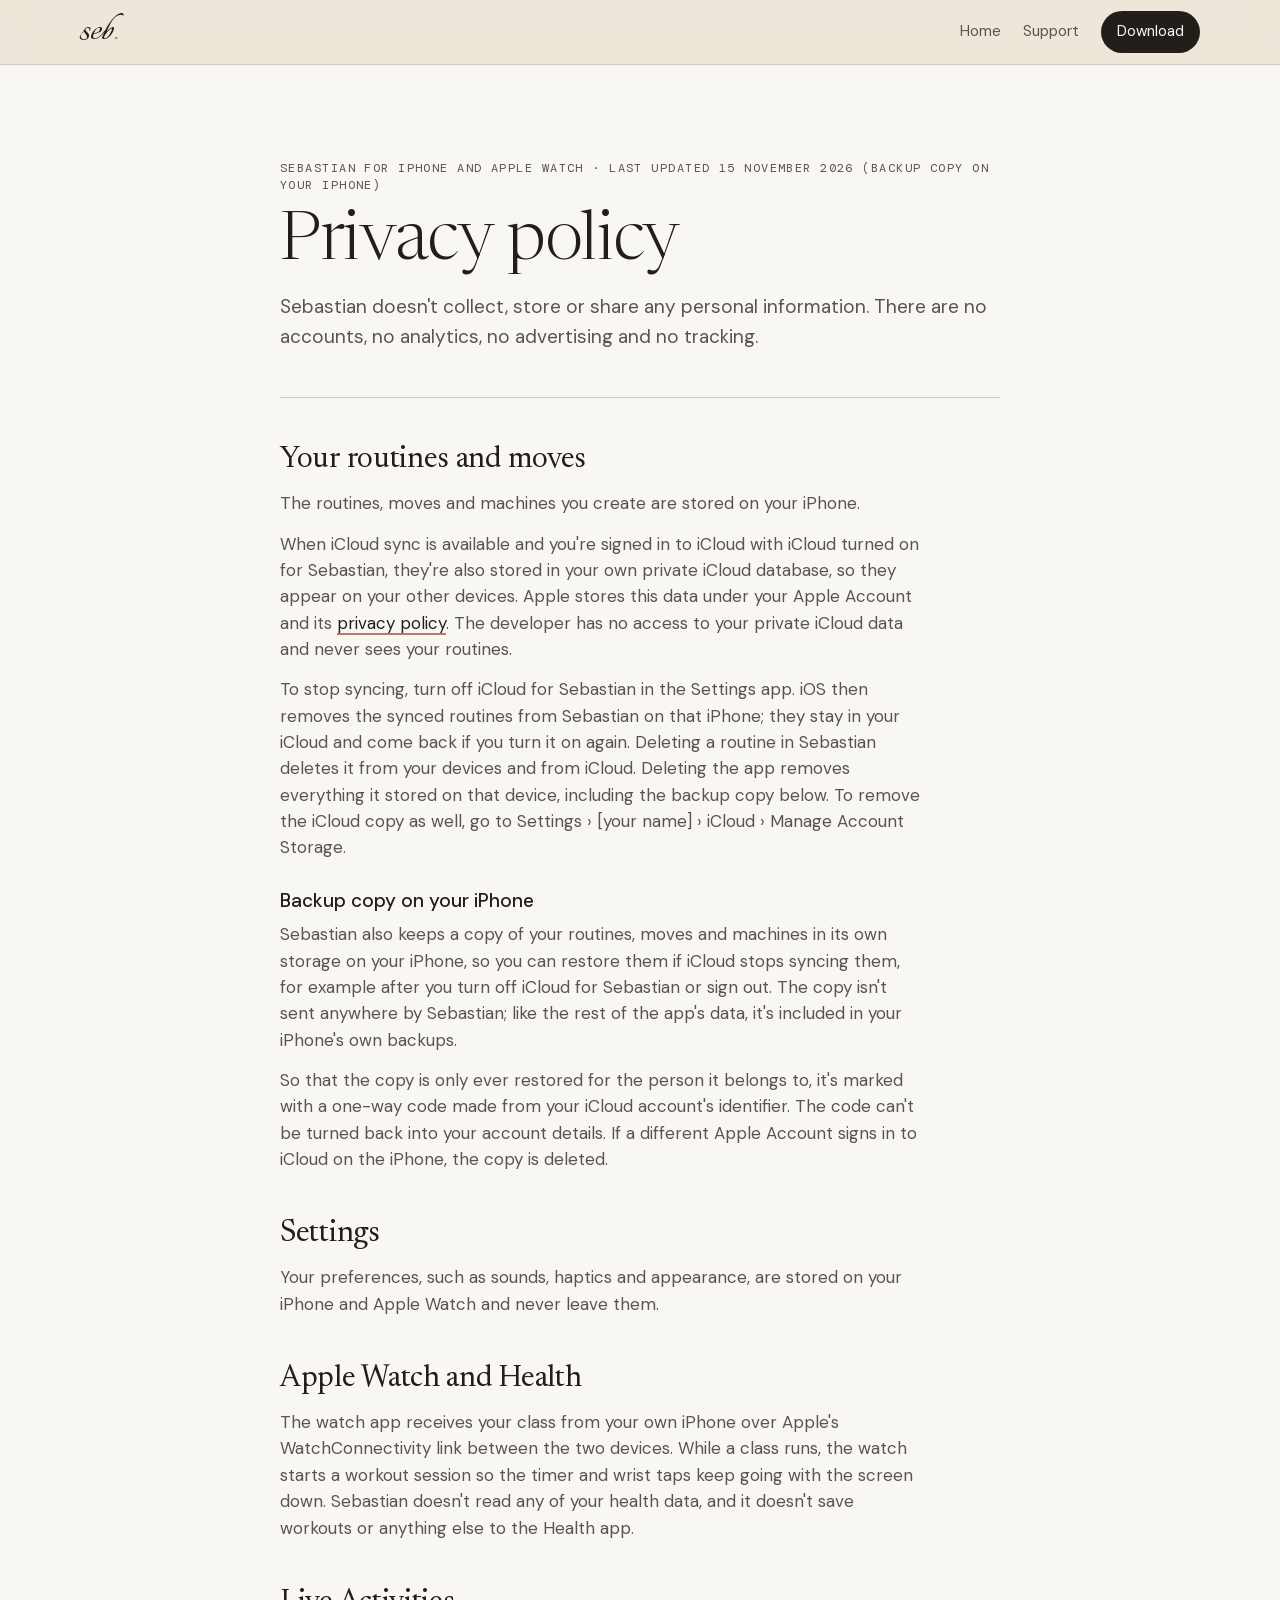
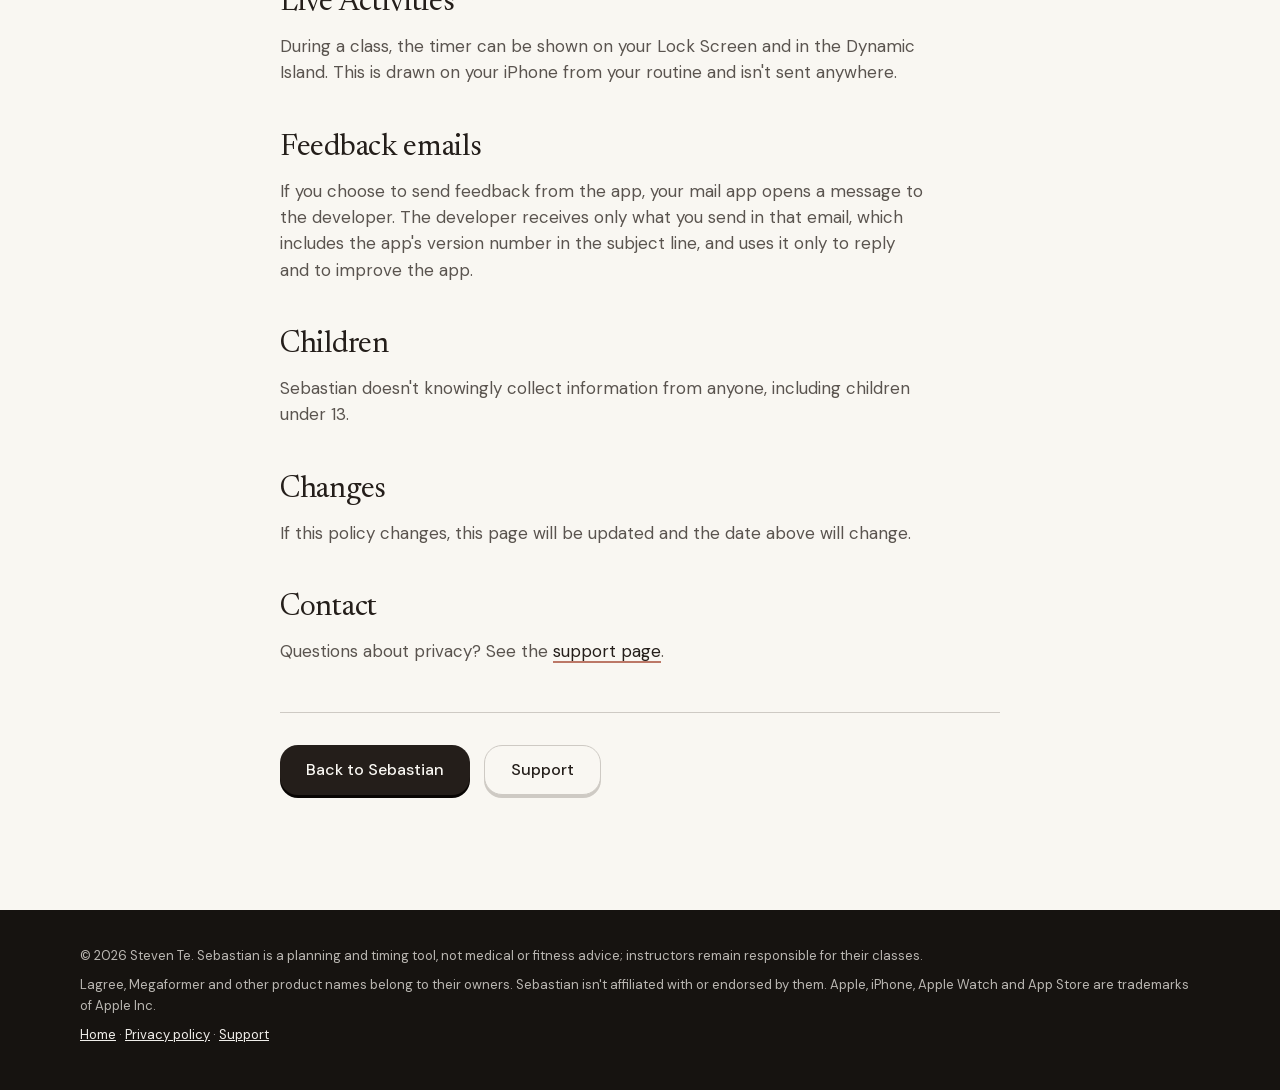
==== commit 8ea5f7a6: "Privacy policy: the backup copy kept on the iPhone Sebastian now keeps a copy of routines, moves and" ====
--- a/privacy/index.html
+++ b/privacy/index.html
@@ -25,7 +25,7 @@
 
 <main class="doc">
 <div class="doc-head">
-  <span class="meta rise" style="--d:0">Sebastian for iPhone and Apple Watch · Last updated 4 November 2026 (routine storage and iCloud)</span>
+  <span class="meta rise" style="--d:0">Sebastian for iPhone and Apple Watch · Last updated 15 November 2026 (backup copy on your iPhone)</span>
   <h1 class="rise" style="--d:1">Privacy policy</h1>
   <p class="lead rise" style="--d:2">Sebastian doesn't collect, store or share any personal information. There are no accounts, no analytics, no advertising and no tracking.</p>
 </div>
@@ -33,7 +33,10 @@
 <h2>Your routines and moves</h2>
 <p>The routines, moves and machines you create are stored on your iPhone.</p>
 <p>When iCloud sync is available and you're signed in to iCloud with iCloud turned on for Sebastian, they're also stored in your own private iCloud database, so they appear on your other devices. Apple stores this data under your Apple Account and its <a href="https://www.apple.com/legal/privacy/">privacy policy</a>. The developer has no access to your private iCloud data and never sees your routines.</p>
-<p>To stop syncing, turn off iCloud for Sebastian in the Settings app. Deleting a routine in Sebastian deletes it from your devices and from iCloud. Deleting the app removes the copy on that device. To remove the iCloud copy as well, go to Settings › [your name] › iCloud › Manage Account Storage.</p>
+<p>To stop syncing, turn off iCloud for Sebastian in the Settings app. iOS then removes the synced routines from Sebastian on that iPhone; they stay in your iCloud and come back if you turn it on again. Deleting a routine in Sebastian deletes it from your devices and from iCloud. Deleting the app removes everything it stored on that device, including the backup copy below. To remove the iCloud copy as well, go to Settings › [your name] › iCloud › Manage Account Storage.</p>
+<h3>Backup copy on your iPhone</h3>
+<p>Sebastian also keeps a copy of your routines, moves and machines in its own storage on your iPhone, so you can restore them if iCloud stops syncing them, for example after you turn off iCloud for Sebastian or sign out. The copy isn't sent anywhere by Sebastian; like the rest of the app's data, it's included in your iPhone's own backups.</p>
+<p>So that the copy is only ever restored for the person it belongs to, it's marked with a one-way code made from your iCloud account's identifier. The code can't be turned back into your account details. If a different Apple Account signs in to iCloud on the iPhone, the copy is deleted.</p>
 
 <h2>Settings</h2>
 <p>Your preferences, such as sounds, haptics and appearance, are stored on your iPhone and Apple Watch and never leave them.</p>
--- a/home.css
+++ b/home.css
@@ -143,7 +143,7 @@
 .intro { padding: clamp(80px, 12vw, 160px) 0; }
 .big { font: 300 clamp(28px, 4.2vw, 50px)/1.18 var(--serif); letter-spacing: -.015em; text-wrap: balance; }
 .big em { font-style: italic; color: var(--clay); }
-.pair { display: grid; grid-template-columns: 1fr 1fr; gap: 32px; margin-top: 56px; padding-top: 28px; border-top: 1px solid var(--line2); }
+.pair { display: grid; grid-template-columns: repeat(3, 1fr); gap: 32px; margin-top: 56px; padding-top: 28px; border-top: 1px solid var(--line2); }
 .pair p { margin-top: 10px; color: var(--ink2); }
 
 /* ---------- sections ---------- */
--- a/page.css
+++ b/page.css
@@ -7,6 +7,7 @@
 .doc-head h1 { font-size: clamp(40px, 6.4vw, 68px); }
 .doc-head .lead { color: var(--ink2); font-size: 19px; }
 .doc h2 { font: 400 clamp(24px, 3vw, 30px)/1.2 var(--serif); letter-spacing: -.01em; margin: 44px 0 12px; }
+.doc h3 { color: var(--ink); margin: 28px 0 8px; }
 .doc p { margin: 0 0 14px; color: var(--ink2); max-width: 38em; }
 .doc p strong { color: var(--ink); font-weight: 500; }
 .doc a { color: var(--ink); text-decoration-color: var(--clay); text-decoration-thickness: 1.5px; text-underline-offset: 4px; }
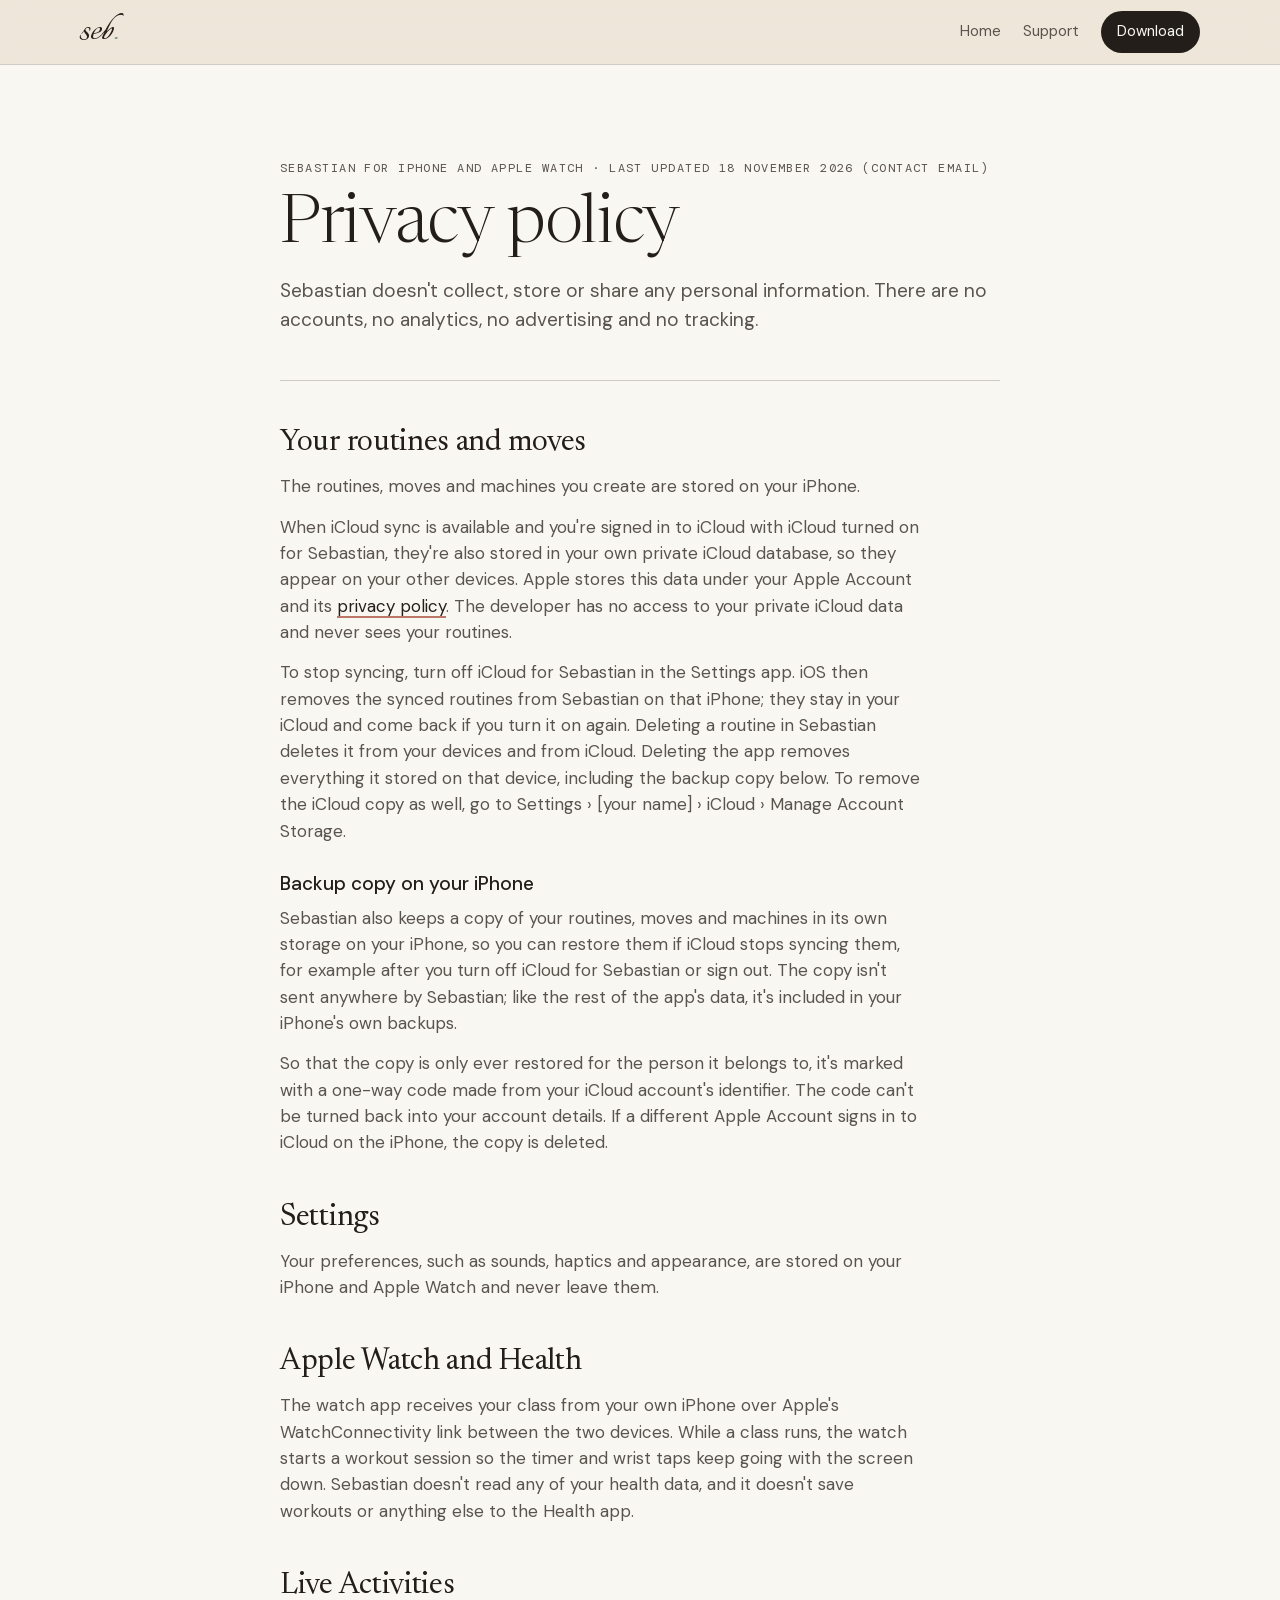
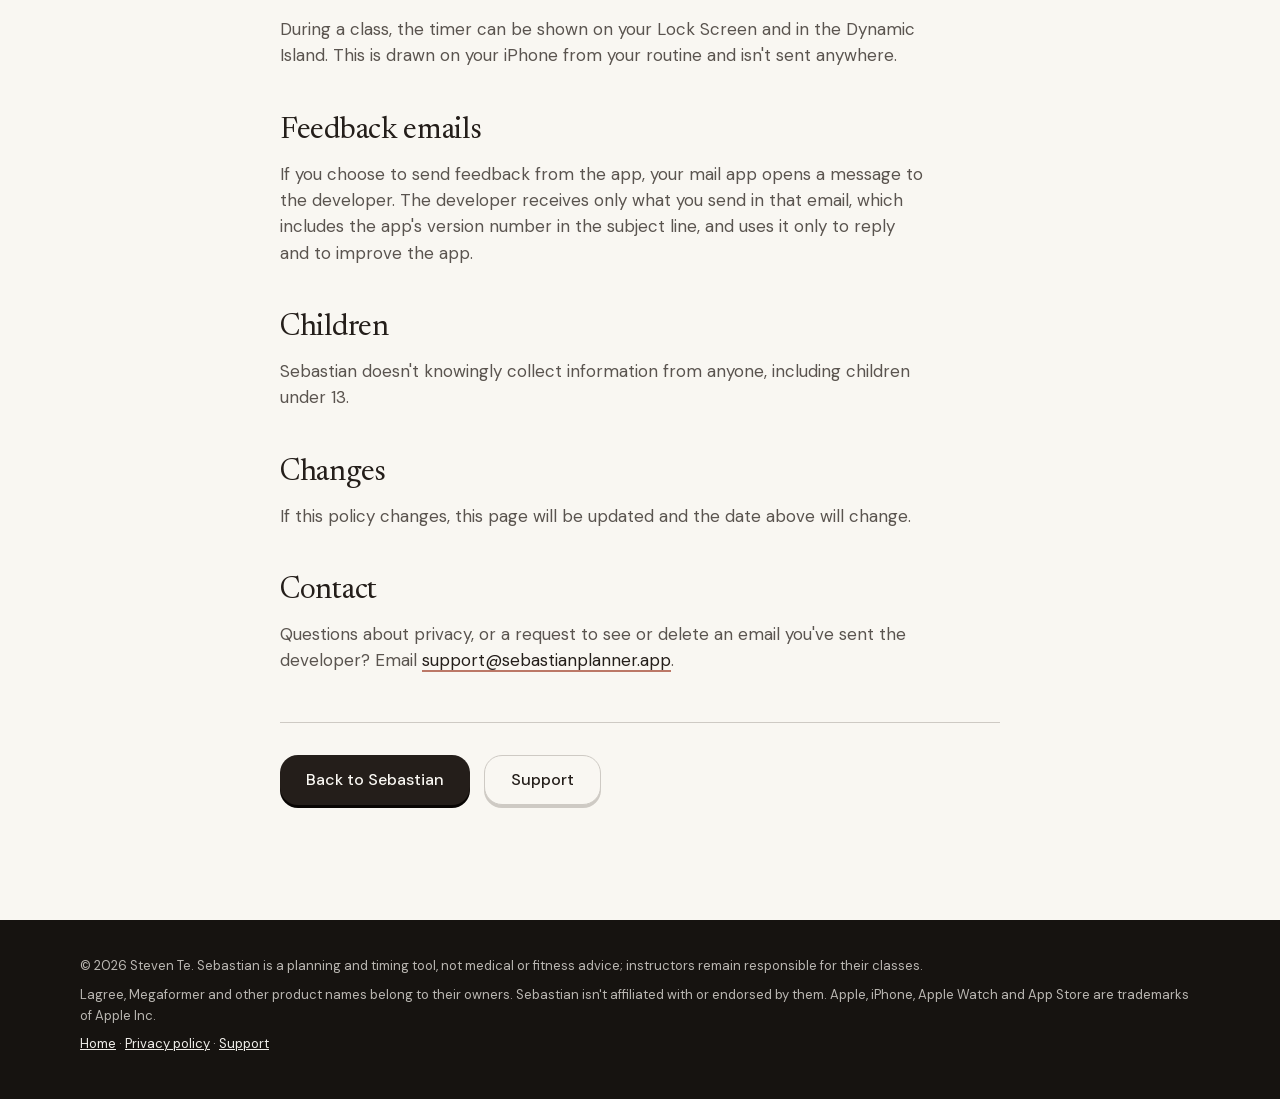
==== commit ec6c10f5: "Privacy policy: contact at support@sebastianplanner.app Co-Authored-By: Claude Opus 5.5 <noreply@ant" ====
--- a/privacy/index.html
+++ b/privacy/index.html
@@ -25,7 +25,7 @@
 
 <main class="doc">
 <div class="doc-head">
-  <span class="meta rise" style="--d:0">Sebastian for iPhone and Apple Watch · Last updated 15 November 2026 (backup copy on your iPhone)</span>
+  <span class="meta rise" style="--d:0">Sebastian for iPhone and Apple Watch · Last updated 18 November 2026 (contact email)</span>
   <h1 class="rise" style="--d:1">Privacy policy</h1>
   <p class="lead rise" style="--d:2">Sebastian doesn't collect, store or share any personal information. There are no accounts, no analytics, no advertising and no tracking.</p>
 </div>
@@ -57,7 +57,7 @@
 <p>If this policy changes, this page will be updated and the date above will change.</p>
 
 <h2>Contact</h2>
-<p>Questions about privacy? See the <a href="../support/">support page</a>.</p>
+<p>Questions about privacy, or a request to see or delete an email you've sent the developer? Email <a href="mailto:support@sebastianplanner.app">support@sebastianplanner.app</a>.</p>
 
 <div class="doc-more">
   <a class="btn ink" href="../">Back to Sebastian</a>
